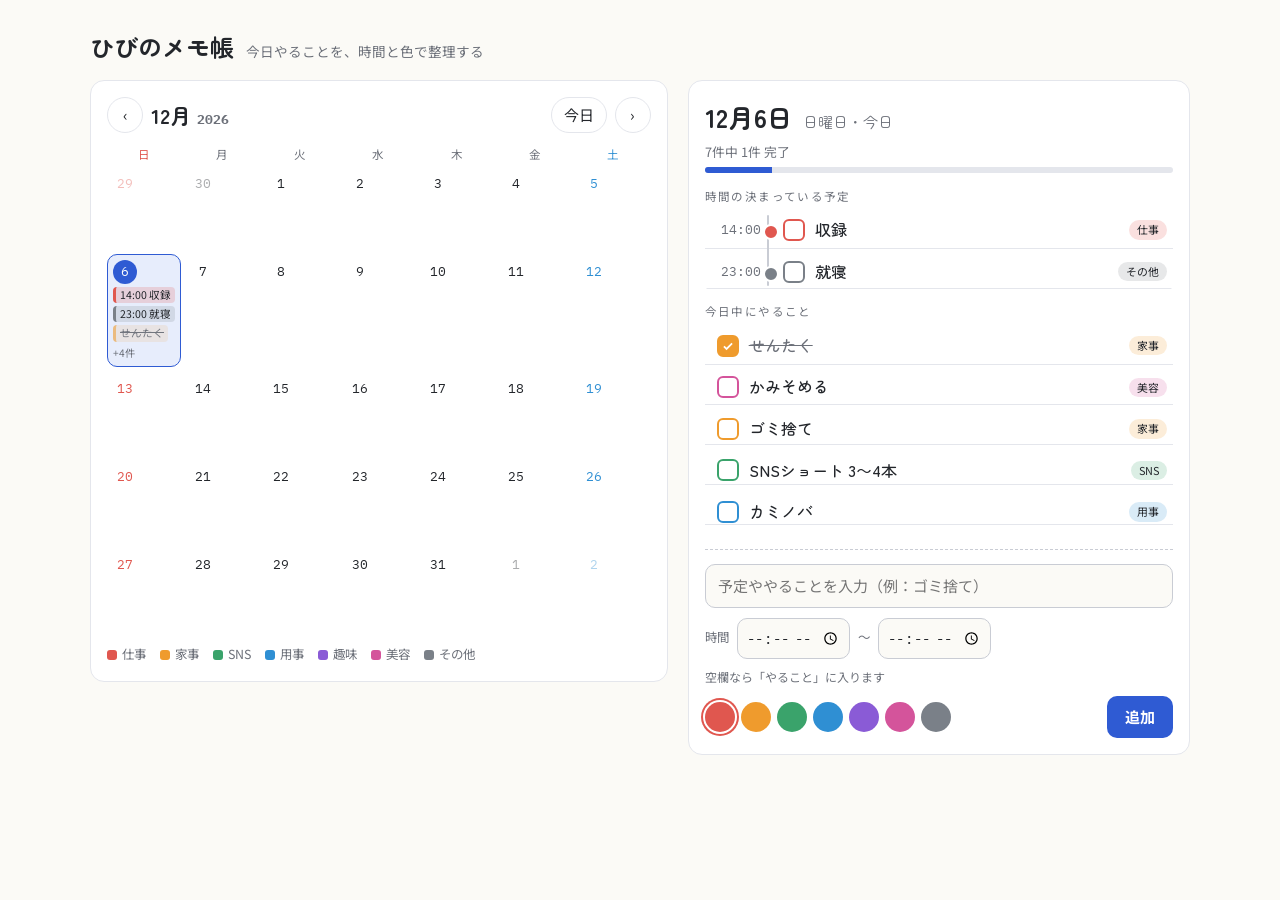
==== todo/index.html @ a5049384 "Add daily to-do app with calendar, day view and color tags Co-Authored-By: Claude Opus 5.5 <noreply@" ====
<!doctype html><html lang="ja"><head><meta charset="utf-8"><meta name="viewport" content="width=device-width,initial-scale=1,viewport-fit=cover">
<title>ひびのメモ帳</title>
<meta name="claude:viewport-fit-sides" content="cover">
<link rel="preconnect" href="https://fonts.googleapis.com">
<link rel="preconnect" href="https://fonts.gstatic.com" crossorigin>
<link rel="stylesheet" href="https://fonts.googleapis.com/css2?family=Zen+Maru+Gothic:wght@500;700&family=Noto+Sans+JP:wght@400;500;700&family=IBM+Plex+Mono:wght@500&display=swap">
<style>
/* Layout: notebook page — month calendar on the left, the selected day as a ruled-paper timeline on the right; stacks on phones */
:root{
  --paper:#fbfaf6; --sheet:#ffffff; --ink:#23262b; --muted:#6c7079; --rule:#e4e6ec; --line:#c9ccd4;
  --accent:#2f5bd3; --accent-soft:#e7edfc; --today:#2f5bd3;
  --c0:#e0574f; --c1:#ef9b2d; --c2:#3aa36b; --c3:#2f8fd3; --c4:#8a5bd6; --c5:#d4549b; --c6:#7a8088;
  --f-display:"Zen Maru Gothic","Hiragino Maru Gothic ProN",system-ui,sans-serif;
  --f-body:"Noto Sans JP","Hiragino Sans","Yu Gothic",system-ui,sans-serif;
  --f-mono:"IBM Plex Mono",ui-monospace,Menlo,monospace;
}
@media (prefers-color-scheme: dark){:root:not([data-theme="light"]){
  --paper:#16181c; --sheet:#1e2126; --ink:#e9eaee; --muted:#9a9fa9; --rule:#2c3037; --line:#454a53;
  --accent:#7d9cff; --accent-soft:#25304d; --today:#7d9cff;
  --c0:#ef7a72; --c1:#f2b05a; --c2:#5cc08a; --c3:#5aaef0; --c4:#a888ea; --c5:#e57ab4; --c6:#9aa0a8;
  color-scheme:dark}}
:root[data-theme="dark"]{
  --paper:#16181c; --sheet:#1e2126; --ink:#e9eaee; --muted:#9a9fa9; --rule:#2c3037; --line:#454a53;
  --accent:#7d9cff; --accent-soft:#25304d; --today:#7d9cff;
  --c0:#ef7a72; --c1:#f2b05a; --c2:#5cc08a; --c3:#5aaef0; --c4:#a888ea; --c5:#e57ab4; --c6:#9aa0a8;
  color-scheme:dark}

*{box-sizing:border-box}
[hidden]{display:none!important}
body{background:var(--paper);color:var(--ink);font-family:var(--f-body);font-size:15px;line-height:1.6;
  padding-left:max(16px,env(safe-area-inset-left,0px));padding-right:max(16px,env(safe-area-inset-right,0px));padding-block:20px 40px}
button,input,select{font:inherit;color:inherit}
button{cursor:pointer}
:focus-visible{outline:2px solid var(--accent);outline-offset:2px}
.wrap{max-width:1100px;margin:0 auto;display:grid;gap:20px;grid-template-columns:minmax(0,1.15fr) minmax(0,1fr);align-items:start}
@media (max-width:820px){.wrap{grid-template-columns:minmax(0,1fr)}}
h1,h2{font-family:var(--f-display);font-weight:700;margin:0;text-wrap:balance}
.brand{max-width:1100px;margin:0 auto 14px;display:flex;align-items:baseline;gap:12px;flex-wrap:wrap}
.brand h1{font-size:1.5rem}
.brand p{margin:0;color:var(--muted);font-size:.85rem}

.card{background:var(--sheet);border:1px solid var(--rule);border-radius:14px;padding:16px}

/* calendar */
.cal-head{display:flex;align-items:center;gap:8px;margin-bottom:12px}
.cal-head h2{font-size:1.3rem;flex:1}
.cal-head h2 small{font-family:var(--f-mono);color:var(--muted);font-size:.8rem;margin-left:6px}
.iconbtn{border:1px solid var(--rule);background:var(--sheet);border-radius:999px;min-width:36px;height:36px;padding:0 12px;display:inline-flex;align-items:center;justify-content:center}
.iconbtn:hover{background:var(--accent-soft)}
.grid{display:grid;grid-template-columns:repeat(7,minmax(0,1fr));gap:4px}
.dow{font-size:.72rem;text-align:center;color:var(--muted);letter-spacing:.08em;padding-bottom:2px}
.dow.sun{color:var(--c0)} .dow.sat{color:var(--c3)}
.day{min-height:84px;border:1px solid transparent;border-radius:10px;background:transparent;text-align:left;padding:5px;display:flex;flex-direction:column;gap:3px;min-width:0}
.day:hover{background:var(--accent-soft)}
.day.out{opacity:.38}
.day.sel{border-color:var(--accent);background:var(--accent-soft)}
.day .n{font-family:var(--f-mono);font-size:.82rem;width:24px;height:24px;display:grid;place-items:center;border-radius:50%}
.day.sun .n{color:var(--c0)} .day.sat .n{color:var(--c3)}
.day.today .n{background:var(--today);color:var(--sheet)}
.chip{font-size:.66rem;line-height:1.35;border-radius:4px;padding:1px 4px;white-space:nowrap;overflow:hidden;text-overflow:ellipsis;color:var(--ink);background:color-mix(in srgb,var(--cc) 20%,transparent);border-left:3px solid var(--cc)}
.chip.done{text-decoration:line-through;opacity:.6}
.more{font-size:.64rem;color:var(--muted)}
.dots{display:none;gap:3px;flex-wrap:wrap}
.dots i{width:6px;height:6px;border-radius:50%;background:var(--cc)}
@media (max-width:560px){.day{min-height:56px;align-items:center}.chip,.more{display:none}.dots{display:flex;justify-content:center}}

.legend{display:flex;flex-wrap:wrap;gap:6px 14px;margin-top:14px;font-size:.78rem;color:var(--muted)}
.legend span{display:inline-flex;align-items:center;gap:5px}
.legend i{width:10px;height:10px;border-radius:3px;background:var(--cc)}

/* day page */
.dayhead{display:flex;align-items:baseline;gap:10px;flex-wrap:wrap;margin-bottom:4px}
.dayhead h2{font-size:1.6rem}
.dayhead .wd{font-family:var(--f-display);color:var(--muted)}
.progress{font-size:.8rem;color:var(--muted);margin-bottom:14px}
.bar{height:6px;border-radius:99px;background:var(--rule);overflow:hidden;margin-top:4px}
.bar b{display:block;height:100%;background:var(--accent);transition:width .3s}

.ruled{background-image:repeating-linear-gradient(to bottom,transparent 0 39px,var(--rule) 39px 40px);border-radius:8px}
.sec-label{font-size:.72rem;letter-spacing:.12em;color:var(--muted);margin:10px 0 4px}
.timeline{position:relative;padding-left:72px}
.timeline::before{content:"";position:absolute;left:62px;top:6px;bottom:6px;width:2px;background:var(--line);border-radius:2px}
.empty{color:var(--muted);font-size:.85rem;padding:8px 0}
.item{position:relative;display:flex;align-items:center;gap:10px;min-height:40px;padding:4px 6px;border-radius:8px}
.item:hover{background:color-mix(in srgb,var(--cc) 10%,transparent)}
.item .t{position:absolute;left:-72px;width:56px;text-align:right;font-family:var(--f-mono);font-size:.82rem;color:var(--muted);top:50%;transform:translateY(-50%);line-height:1.2}
.item .t small{display:block;font-size:.68rem}
.timeline .item::before{content:"";position:absolute;left:-14px;top:50%;width:12px;height:12px;margin-top:-6px;border-radius:50%;background:var(--cc);border:2px solid var(--sheet)}
.check{flex:none;width:22px;height:22px;border-radius:6px;border:2px solid var(--cc);background:transparent;display:grid;place-items:center;padding:0}
.check svg{width:14px;height:14px;stroke:var(--sheet);stroke-width:3;fill:none;opacity:0}
.item.done .check{background:var(--cc)} .item.done .check svg{opacity:1}
.item .title{flex:1;min-width:0;border:0;background:none;text-align:left;padding:4px 0;font-size:1rem;overflow-wrap:anywhere;font-family:var(--f-display);font-weight:500}
.item.done .title{text-decoration:line-through;color:var(--muted)}
.tag{flex:none;font-size:.68rem;padding:1px 8px;border-radius:99px;background:color-mix(in srgb,var(--cc) 18%,transparent);color:var(--ink)}
.todo{padding-left:6px}

/* form */
form.add{margin-top:16px;border-top:1px dashed var(--line);padding-top:14px;display:grid;gap:10px}
.row{display:flex;gap:8px;flex-wrap:wrap;align-items:center}
.row > *{min-width:0}
input[type=text]{flex:1 1 200px;border:1px solid var(--line);border-radius:10px;padding:9px 12px;background:var(--paper)}
input[type=time]{border:1px solid var(--line);border-radius:10px;padding:7px 8px;background:var(--paper);font-family:var(--f-mono);font-size:.9rem}
.lbl{font-size:.78rem;color:var(--muted)}
.swatches{display:flex;gap:6px;flex-wrap:wrap}
.sw{width:30px;height:30px;border-radius:50%;border:2px solid transparent;background:var(--cc);padding:0;position:relative}
.sw[aria-pressed="true"]{box-shadow:0 0 0 2px var(--sheet),0 0 0 4px var(--cc)}
.primary{border:0;background:var(--accent);color:var(--sheet);border-radius:10px;padding:9px 18px;font-weight:700}
.ghost{border:1px solid var(--line);background:transparent;border-radius:10px;padding:8px 14px}
.danger{border:1px solid var(--c0);color:var(--c0);background:transparent;border-radius:10px;padding:8px 14px}
.hint{font-size:.75rem;color:var(--muted)}

/* edit sheet */
.scrim{position:fixed;inset:0;background:color-mix(in srgb,#000 40%,transparent);display:grid;place-items:center;padding:16px;z-index:20}
.sheet{background:var(--sheet);border-radius:16px;padding:18px;width:min(440px,100%);display:grid;gap:12px;border:1px solid var(--rule)}
.sheet h3{margin:0;font-family:var(--f-display)}
.sheet .actions{display:flex;gap:8px;justify-content:space-between;flex-wrap:wrap}
@media (prefers-reduced-motion:reduce){*{transition:none!important}}
</style>

</head><body>
<header class="brand">
  <h1>ひびのメモ帳</h1>
  <p>今日やることを、時間と色で整理する</p>
</header>

<main class="wrap">
  <section class="card" aria-label="カレンダー">
    <div class="cal-head">
      <button class="iconbtn" id="prev" aria-label="前の月">‹</button>
      <h2 id="monthLabel"></h2>
      <button class="iconbtn" id="todayBtn">今日</button>
      <button class="iconbtn" id="next" aria-label="次の月">›</button>
    </div>
    <div class="grid" id="dows"></div>
    <div class="grid" id="days"></div>
    <div class="legend" id="legend"></div>
  </section>

  <section class="card" aria-label="選んだ日の予定">
    <div class="dayhead"><h2 id="dayLabel"></h2><span class="wd" id="dayWd"></span></div>
    <div class="progress"><span id="progText"></span><div class="bar"><b id="progBar" style="width:0"></b></div></div>

    <div class="sec-label">時間の決まっている予定</div>
    <div class="timeline ruled" id="timeline"></div>

    <div class="sec-label">今日中にやること</div>
    <div class="todo ruled" id="todo"></div>

    <form class="add" id="addForm" autocomplete="off">
      <div class="row">
        <input type="text" id="addTitle" placeholder="予定ややることを入力（例：ゴミ捨て）" aria-label="予定の名前" required>
      </div>
      <div class="row">
        <span class="lbl">時間</span>
        <input type="time" id="addStart" aria-label="開始時刻">
        <span class="lbl">〜</span>
        <input type="time" id="addEnd" aria-label="終了時刻">
        <span class="hint">空欄なら「やること」に入ります</span>
      </div>
      <div class="row">
        <div class="swatches" id="addSw" role="group" aria-label="色"></div>
        <button class="primary" type="submit" style="margin-left:auto">追加</button>
      </div>
    </form>
  </section>
</main>

<div class="scrim" id="editScrim" hidden>
  <form class="sheet" id="editForm" autocomplete="off">
    <h3>予定を編集</h3>
    <input type="text" id="editTitle" aria-label="予定の名前" required>
    <div class="row">
      <span class="lbl">日付</span><input type="date" id="editDate" aria-label="日付" style="border:1px solid var(--line);border-radius:10px;padding:7px 8px;background:var(--paper)">
    </div>
    <div class="row">
      <span class="lbl">時間</span>
      <input type="time" id="editStart" aria-label="開始時刻"><span class="lbl">〜</span><input type="time" id="editEnd" aria-label="終了時刻">
    </div>
    <div class="swatches" id="editSw" role="group" aria-label="色"></div>
    <div class="actions">
      <button type="button" class="danger" id="delBtn">削除</button>
      <span style="display:flex;gap:8px">
        <button type="button" class="ghost" id="cancelBtn">やめる</button>
        <button type="submit" class="primary">保存</button>
      </span>
    </div>
  </form>
</div>

<script>
(function(){
  const COLORS = [
    {name:'仕事', v:'--c0'}, {name:'家事', v:'--c1'}, {name:'SNS', v:'--c2'},
    {name:'用事', v:'--c3'}, {name:'趣味', v:'--c4'}, {name:'美容', v:'--c5'}, {name:'その他', v:'--c6'}
  ];
  const WD = ['日','月','火','水','木','金','土'];
  const KEY = 'hibi-memo-v1';
  const pad = n => String(n).padStart(2,'0');
  const ymd = d => d.getFullYear()+'-'+pad(d.getMonth()+1)+'-'+pad(d.getDate());
  const parse = s => { const [y,m,d] = s.split('-').map(Number); return new Date(y,m-1,d); };
  const cvar = i => 'var('+COLORS[i]?.v+')';
  const uid = () => Date.now().toString(36)+Math.random().toString(36).slice(2,7);

  const today = new Date();
  let items = load();
  let selected = ymd(today);
  let viewY = today.getFullYear(), viewM = today.getMonth();
  let addColor = 0, editColor = 0, editingId = null;

  function load(){
    try{
      const raw = localStorage.getItem(KEY);
      if(raw) return JSON.parse(raw);
    }catch(e){}
    // 初回だけ表示する見本（ノートのメモをもとにした例）
    const t = ymd(new Date());
    return [
      {id:uid(), date:t, title:'収録', start:'14:00', end:'', color:0, done:false},
      {id:uid(), date:t, title:'就寝', start:'23:00', end:'', color:6, done:false},
      {id:uid(), date:t, title:'せんたく', start:'', end:'', color:1, done:true},
      {id:uid(), date:t, title:'かみそめる', start:'', end:'', color:5, done:false},
      {id:uid(), date:t, title:'ゴミ捨て', start:'', end:'', color:1, done:false},
      {id:uid(), date:t, title:'SNSショート 3〜4本', start:'', end:'', color:2, done:false},
      {id:uid(), date:t, title:'カミノバ', start:'', end:'', color:3, done:false}
    ];
  }
  function save(){ try{ localStorage.setItem(KEY, JSON.stringify(items)); }catch(e){} }

  const byDate = d => items.filter(i => i.date === d);
  const sortTimed = arr => arr.slice().sort((a,b)=> a.start.localeCompare(b.start));

  // ---- swatches
  function buildSwatches(el, get, set){
    el.innerHTML = '';
    COLORS.forEach((c,i)=>{
      const b = document.createElement('button');
      b.type='button'; b.className='sw'; b.style.setProperty('--cc', cvar(i));
      b.title=c.name; b.setAttribute('aria-label', c.name);
      b.setAttribute('aria-pressed', String(get()===i));
      b.onclick = ()=>{ set(i); [...el.children].forEach((x,j)=>x.setAttribute('aria-pressed', String(j===i))); };
      el.appendChild(b);
    });
  }

  // ---- calendar
  function renderCalendar(){
    document.getElementById('monthLabel').innerHTML = (viewM+1)+'月<small>'+viewY+'</small>';
    const dows = document.getElementById('dows');
    dows.innerHTML = WD.map((w,i)=>`<div class="dow ${i===0?'sun':i===6?'sat':''}">${w}</div>`).join('');
    const first = new Date(viewY, viewM, 1);
    const start = new Date(viewY, viewM, 1 - first.getDay());
    const days = document.getElementById('days');
    days.innerHTML = '';
    const weeks = Math.ceil((first.getDay() + new Date(viewY, viewM+1, 0).getDate())/7);
    for(let k=0;k<weeks*7;k++){
      const d = new Date(start.getFullYear(), start.getMonth(), start.getDate()+k);
      const key = ymd(d);
      const list = sortTimed(byDate(key).filter(i=>i.start)).concat(byDate(key).filter(i=>!i.start));
      const b = document.createElement('button');
      b.className = 'day' + (d.getMonth()!==viewM?' out':'') + (key===ymd(today)?' today':'') + (key===selected?' sel':'') + (d.getDay()===0?' sun':d.getDay()===6?' sat':'');
      b.setAttribute('aria-label', (d.getMonth()+1)+'月'+d.getDate()+'日 予定'+list.length+'件');
      let html = `<span class="n">${d.getDate()}</span>`;
      list.slice(0,3).forEach(i=>{ html += `<span class="chip ${i.done?'done':''}" style="--cc:${cvar(i.color)}">${i.start?i.start+' ':''}${esc(i.title)}</span>`; });
      if(list.length>3) html += `<span class="more">+${list.length-3}件</span>`;
      html += `<span class="dots">${list.slice(0,6).map(i=>`<i style="--cc:${cvar(i.color)}"></i>`).join('')}</span>`;
      b.innerHTML = html;
      b.onclick = ()=>{ selected = key; if(d.getMonth()!==viewM){ viewY=d.getFullYear(); viewM=d.getMonth(); } render(); };
      days.appendChild(b);
    }
    document.getElementById('legend').innerHTML = COLORS.map((c,i)=>`<span><i style="--cc:${cvar(i)}"></i>${c.name}</span>`).join('');
  }

  // ---- day view
  const CHECK = '<svg viewBox="0 0 24 24"><path d="M5 12.5l4.5 4.5L19 7.5"/></svg>';
  function itemEl(i, timed){
    const row = document.createElement('div');
    row.className = 'item' + (i.done?' done':'');
    row.style.setProperty('--cc', cvar(i.color));
    row.innerHTML =
      (timed ? `<span class="t">${i.start}${i.end?'<small>〜'+i.end+'</small>':''}</span>` : '') +
      `<button class="check" aria-label="${i.done?'未完了に戻す':'完了にする'}">${CHECK}</button>` +
      `<button class="title" title="タップで編集">${esc(i.title)}</button>` +
      `<span class="tag">${COLORS[i.color]?.name||''}</span>`;
    row.querySelector('.check').onclick = ()=>{ i.done = !i.done; save(); render(); };
    row.querySelector('.title').onclick = ()=> openEdit(i.id);
    return row;
  }
  function renderDay(){
    const d = parse(selected);
    document.getElementById('dayLabel').textContent = (d.getMonth()+1)+'月'+d.getDate()+'日';
    document.getElementById('dayWd').textContent = WD[d.getDay()]+'曜日' + (selected===ymd(today)?'・今日':'');
    const list = byDate(selected);
    const timed = sortTimed(list.filter(i=>i.start));
    const todo = list.filter(i=>!i.start);
    const tl = document.getElementById('timeline'), td = document.getElementById('todo');
    tl.innerHTML=''; td.innerHTML='';
    if(!timed.length) tl.innerHTML = '<div class="empty">時間を入れて追加すると、ここに時系列で並びます</div>';
    timed.forEach(i=>tl.appendChild(itemEl(i,true)));
    if(!todo.length) td.innerHTML = '<div class="empty">時間を空欄にして追加すると、ここに入ります</div>';
    todo.forEach(i=>td.appendChild(itemEl(i,false)));
    const done = list.filter(i=>i.done).length;
    document.getElementById('progText').textContent = list.length ? `${list.length}件中 ${done}件 完了` : 'まだ予定がありません';
    document.getElementById('progBar').style.width = list.length ? (done/list.length*100)+'%' : '0';
  }

  function render(){ renderCalendar(); renderDay(); }

  // ---- add
  buildSwatches(document.getElementById('addSw'), ()=>addColor, i=>addColor=i);
  document.getElementById('addForm').addEventListener('submit', e=>{
    e.preventDefault();
    const t = document.getElementById('addTitle');
    if(!t.value.trim()) return;
    items.push({id:uid(), date:selected, title:t.value.trim(),
      start:document.getElementById('addStart').value, end:document.getElementById('addEnd').value,
      color:addColor, done:false});
    t.value=''; document.getElementById('addStart').value=''; document.getElementById('addEnd').value='';
    save(); render(); t.focus();
  });

  // ---- edit
  const scrim = document.getElementById('editScrim');
  function openEdit(id){
    const i = items.find(x=>x.id===id); if(!i) return;
    editingId = id; editColor = i.color;
    document.getElementById('editTitle').value = i.title;
    document.getElementById('editDate').value = i.date;
    document.getElementById('editStart').value = i.start;
    document.getElementById('editEnd').value = i.end;
    document.getElementById('delBtn').textContent = '削除';
    buildSwatches(document.getElementById('editSw'), ()=>editColor, c=>editColor=c);
    scrim.hidden = false;
    document.getElementById('editTitle').focus();
  }
  function closeEdit(){ scrim.hidden = true; editingId = null; }
  document.getElementById('editForm').addEventListener('submit', e=>{
    e.preventDefault();
    const i = items.find(x=>x.id===editingId); if(!i) return closeEdit();
    i.title = document.getElementById('editTitle').value.trim() || i.title;
    i.date = document.getElementById('editDate').value || i.date;
    i.start = document.getElementById('editStart').value;
    i.end = document.getElementById('editEnd').value;
    i.color = editColor;
    save(); closeEdit(); render();
  });
  document.getElementById('delBtn').onclick = e=>{
    // 2回押しで削除（確認ダイアログの代わり）
    if(e.target.textContent !== '本当に削除'){ e.target.textContent = '本当に削除'; return; }
    items = items.filter(x=>x.id!==editingId); save(); closeEdit(); render();
  };
  document.getElementById('cancelBtn').onclick = closeEdit;
  scrim.addEventListener('click', e=>{ if(e.target===scrim) closeEdit(); });
  document.addEventListener('keydown', e=>{ if(e.key==='Escape' && !scrim.hidden) closeEdit(); });

  // ---- month nav
  document.getElementById('prev').onclick = ()=>{ viewM--; if(viewM<0){viewM=11;viewY--;} render(); };
  document.getElementById('next').onclick = ()=>{ viewM++; if(viewM>11){viewM=0;viewY++;} render(); };
  document.getElementById('todayBtn').onclick = ()=>{ viewY=today.getFullYear(); viewM=today.getMonth(); selected=ymd(today); render(); };

  function esc(s){ return String(s).replace(/[&<>"']/g, c=>({'&':'&amp;','<':'&lt;','>':'&gt;','"':'&quot;',"'":'&#39;'}[c])); }

  render();
})();
</script>
</body></html>
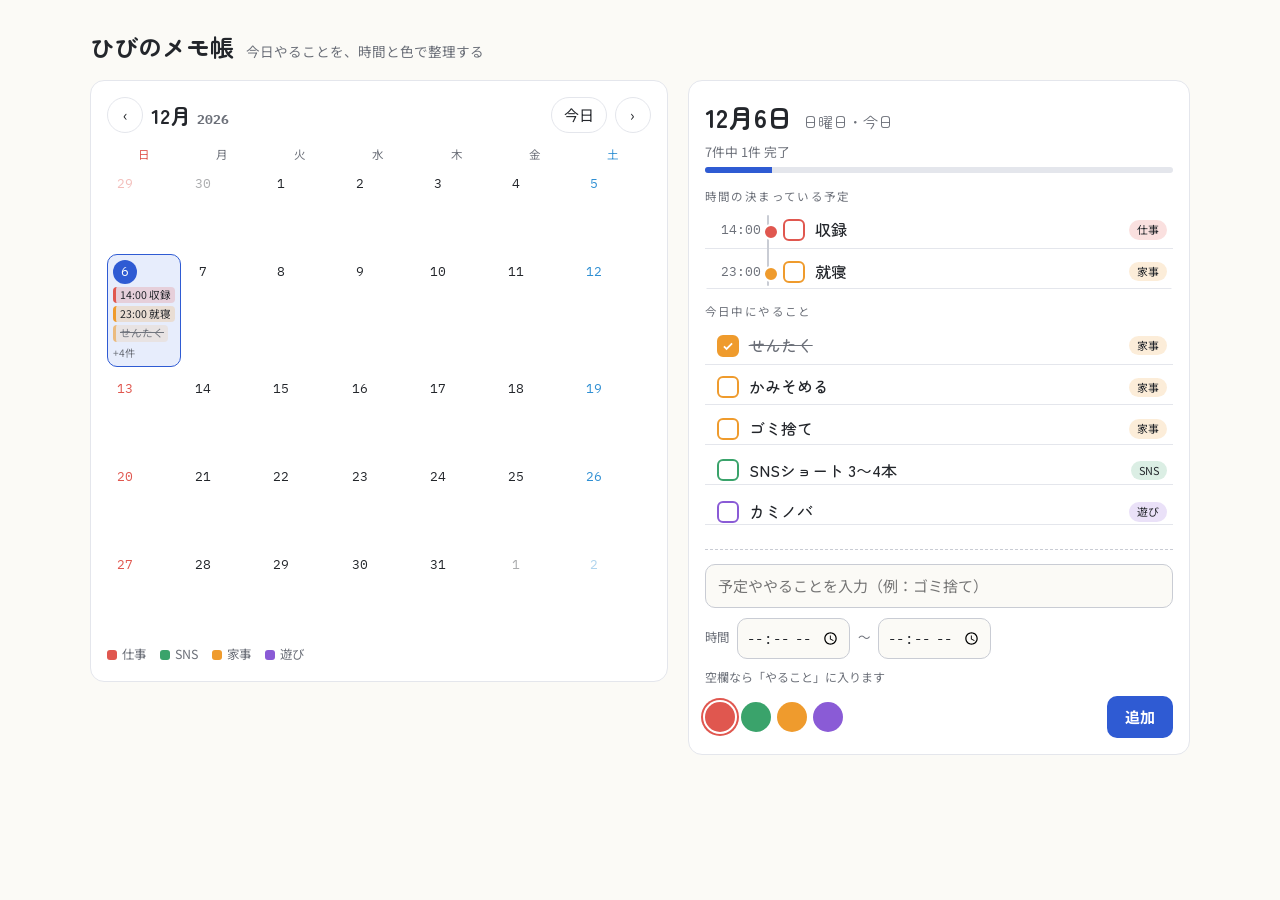
==== commit 90069724: "Reduce color tags to 仕事/SNS/家事/遊び Co-Authored-By: Claude Opus 5.5 <noreply@anthropic.com> Claude-Ses" ====
--- a/todo/index.html
+++ b/todo/index.html
@@ -190,15 +190,15 @@
 <script>
 (function(){
   const COLORS = [
-    {name:'仕事', v:'--c0'}, {name:'家事', v:'--c1'}, {name:'SNS', v:'--c2'},
-    {name:'用事', v:'--c3'}, {name:'趣味', v:'--c4'}, {name:'美容', v:'--c5'}, {name:'その他', v:'--c6'}
+    {name:'仕事', v:'--c0'}, {name:'SNS', v:'--c2'}, {name:'家事', v:'--c1'}, {name:'遊び', v:'--c4'}
   ];
   const WD = ['日','月','火','水','木','金','土'];
-  const KEY = 'hibi-memo-v1';
+  const KEY = 'hibi-memo-v2';
   const pad = n => String(n).padStart(2,'0');
   const ymd = d => d.getFullYear()+'-'+pad(d.getMonth()+1)+'-'+pad(d.getDate());
   const parse = s => { const [y,m,d] = s.split('-').map(Number); return new Date(y,m-1,d); };
-  const cvar = i => 'var('+COLORS[i]?.v+')';
+  const cidx = i => (i>=0 && i<COLORS.length) ? i : 0;
+  const cvar = i => 'var('+COLORS[cidx(i)].v+')';
   const uid = () => Date.now().toString(36)+Math.random().toString(36).slice(2,7);
 
   const today = new Date();
@@ -216,11 +216,11 @@
     const t = ymd(new Date());
     return [
       {id:uid(), date:t, title:'収録', start:'14:00', end:'', color:0, done:false},
-      {id:uid(), date:t, title:'就寝', start:'23:00', end:'', color:6, done:false},
-      {id:uid(), date:t, title:'せんたく', start:'', end:'', color:1, done:true},
-      {id:uid(), date:t, title:'かみそめる', start:'', end:'', color:5, done:false},
-      {id:uid(), date:t, title:'ゴミ捨て', start:'', end:'', color:1, done:false},
-      {id:uid(), date:t, title:'SNSショート 3〜4本', start:'', end:'', color:2, done:false},
+      {id:uid(), date:t, title:'就寝', start:'23:00', end:'', color:2, done:false},
+      {id:uid(), date:t, title:'せんたく', start:'', end:'', color:2, done:true},
+      {id:uid(), date:t, title:'かみそめる', start:'', end:'', color:2, done:false},
+      {id:uid(), date:t, title:'ゴミ捨て', start:'', end:'', color:2, done:false},
+      {id:uid(), date:t, title:'SNSショート 3〜4本', start:'', end:'', color:1, done:false},
       {id:uid(), date:t, title:'カミノバ', start:'', end:'', color:3, done:false}
     ];
   }
@@ -280,7 +280,7 @@
       (timed ? `<span class="t">${i.start}${i.end?'<small>〜'+i.end+'</small>':''}</span>` : '') +
       `<button class="check" aria-label="${i.done?'未完了に戻す':'完了にする'}">${CHECK}</button>` +
       `<button class="title" title="タップで編集">${esc(i.title)}</button>` +
-      `<span class="tag">${COLORS[i.color]?.name||''}</span>`;
+      `<span class="tag">${COLORS[cidx(i.color)].name}</span>`;
     row.querySelector('.check').onclick = ()=>{ i.done = !i.done; save(); render(); };
     row.querySelector('.title').onclick = ()=> openEdit(i.id);
     return row;
@@ -322,7 +322,7 @@
   const scrim = document.getElementById('editScrim');
   function openEdit(id){
     const i = items.find(x=>x.id===id); if(!i) return;
-    editingId = id; editColor = i.color;
+    editingId = id; editColor = cidx(i.color);
     document.getElementById('editTitle').value = i.title;
     document.getElementById('editDate').value = i.date;
     document.getElementById('editStart').value = i.start;
